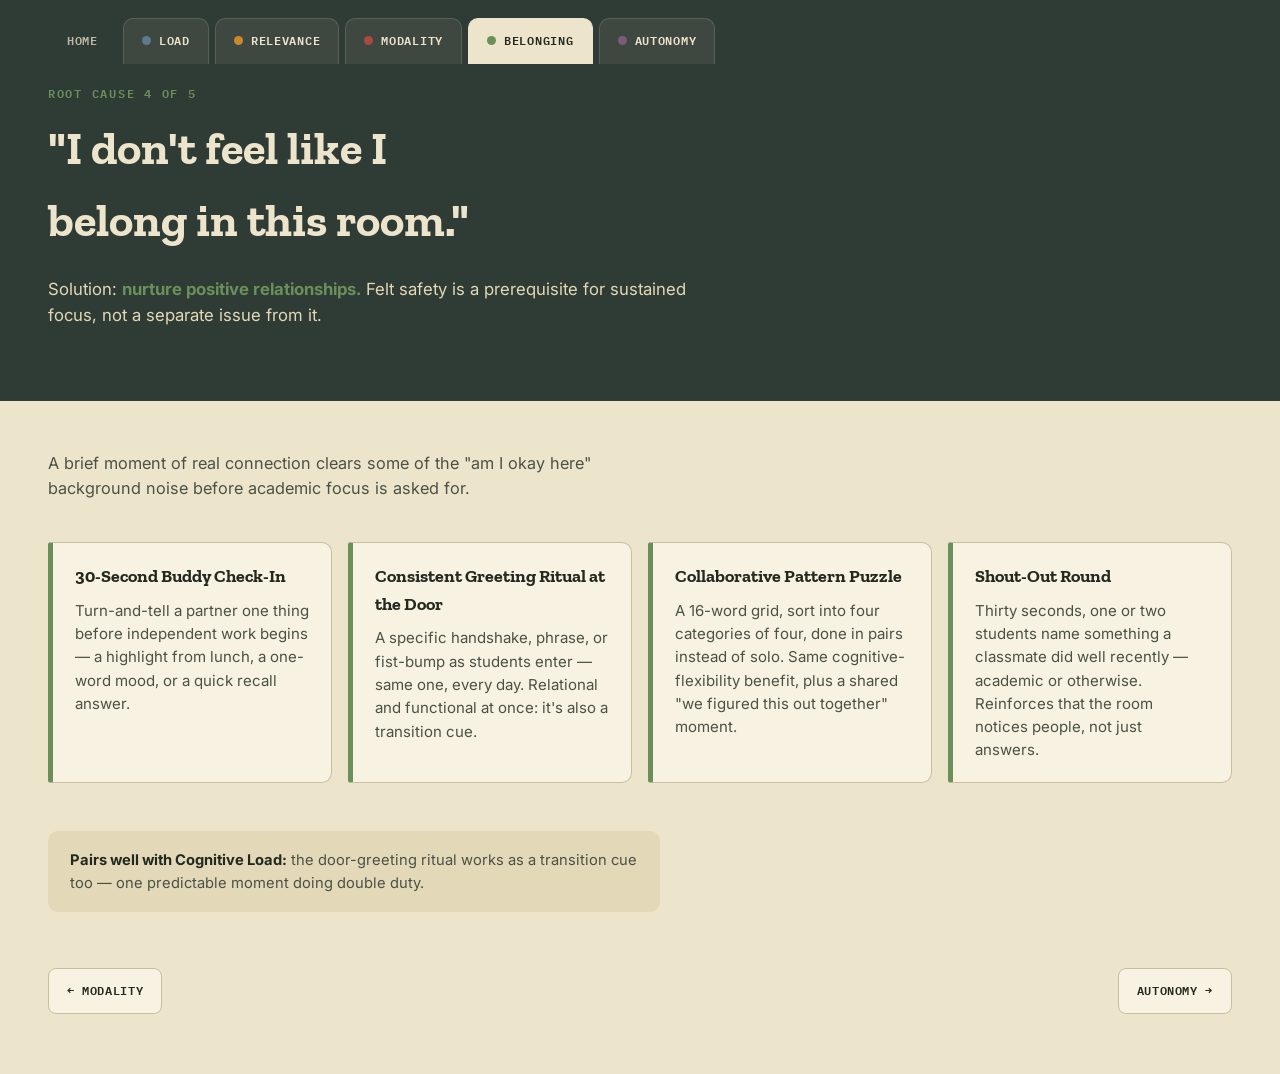
==== belonging.html @ 422f9ceb "Add files via upload" ====
<!DOCTYPE html>
<html lang="en">
<head>
<meta charset="UTF-8">
<meta name="viewport" content="width=device-width, initial-scale=1.0">
<title>Belonging — Attention Toolkit</title>
<link rel="stylesheet" href="style.css">
<style>:root{ --accent: var(--accent-belonging); }</style>
</head>
<body class="page-belonging">

<nav class="tabbar" aria-label="Root cause pages">
  <a href="index.html" class="tab home">Home</a>
  <a href="cognitive-load.html" class="tab" style="--tab-color:#5B7C8D"><span class="dot"></span>Load</a>
  <a href="relevance.html" class="tab" style="--tab-color:#C98A2B"><span class="dot"></span>Relevance</a>
  <a href="modality.html" class="tab" style="--tab-color:#A64B3F"><span class="dot"></span>Modality</a>
  <a href="belonging.html" class="tab active" style="--tab-color:#6B8F5A"><span class="dot"></span>Belonging</a>
  <a href="autonomy.html" class="tab" style="--tab-color:#7D5A7A"><span class="dot"></span>Autonomy</a>
</nav>

<header class="header-band">
  <p class="kicker">Root cause 4 of 5</p>
  <h1>"I don't feel like I belong in this room."</h1>
  <p class="principle">Solution: <strong>nurture positive relationships.</strong> Felt safety is a prerequisite for sustained focus, not a separate issue from it.</p>
</header>

<p class="intro">A brief moment of real connection clears some of the "am I okay here" background noise before academic focus is asked for.</p>

<section class="card-grid">

  <div class="card">
    <h3>30-Second Buddy Check-In</h3>
    <p>Turn-and-tell a partner one thing before independent work begins — a highlight from lunch, a one-word mood, or a quick recall answer.</p>
  </div>

  <div class="card">
    <h3>Consistent Greeting Ritual at the Door</h3>
    <p>A specific handshake, phrase, or fist-bump as students enter — same one, every day. Relational and functional at once: it's also a transition cue.</p>
  </div>

  <div class="card">
    <h3>Collaborative Pattern Puzzle</h3>
    <p>A 16-word grid, sort into four categories of four, done in pairs instead of solo. Same cognitive-flexibility benefit, plus a shared "we figured this out together" moment.</p>
  </div>

  <div class="card">
    <h3>Shout-Out Round</h3>
    <p>Thirty seconds, one or two students name something a classmate did well recently — academic or otherwise. Reinforces that the room notices people, not just answers.</p>
  </div>

</section>

<div class="crosslink">
  <strong>Pairs well with Cognitive Load:</strong> the door-greeting ritual works as a transition cue too — one predictable moment doing double duty.
</div>

<nav class="pagenav">
  <a href="modality.html">← Modality</a>
  <a href="autonomy.html">Autonomy →</a>
</nav>

</body>
</html>
---- style.css ----
/* ===========================================================
   Attention Toolkit — shared stylesheet
   Concept: a teacher's filing cabinet. Five folder tabs (root
   causes), each tab its own color. Inside, strategies read as
   index cards pulled from the folder.
   =========================================================== */

@import url('https://fonts.googleapis.com/css2?family=Zilla+Slab:wght@500;600;700&family=Inter:wght@400;500;600&family=IBM+Plex+Mono:wght@500;600&display=swap');

:root{
  --ink:        #23291F;
  --ink-soft:   #4B5245;
  --paper:      #EDE4CC;
  --paper-light:#F7F2E2;
  --paper-deep: #E3D8B8;
  --chalk-dark: #2F3B35;
  --chalk-line: #C9BFA0;

  --accent-cognitive: #5B7C8D;
  --accent-relevance:  #C98A2B;
  --accent-modality:   #A64B3F;
  --accent-belonging:  #6B8F5A;
  --accent-autonomy:   #7D5A7A;

  /* default accent, overridden per page */
  --accent: var(--chalk-dark);
}

*{ box-sizing: border-box; }

html{ scroll-behavior: smooth; }

body{
  margin: 0;
  background: var(--paper);
  color: var(--ink);
  font-family: 'Inter', system-ui, sans-serif;
  line-height: 1.55;
}

h1, h2, h3{
  font-family: 'Zilla Slab', Georgia, serif;
  color: var(--ink);
  margin: 0 0 0.4em;
}

a{ color: inherit; }

.eyebrow{
  font-family: 'IBM Plex Mono', monospace;
  font-size: 0.72rem;
  letter-spacing: 0.12em;
  text-transform: uppercase;
  font-weight: 600;
  color: var(--accent);
}

/* ---------- top tab navigation ---------- */

.tabbar{
  display: flex;
  flex-wrap: wrap;
  gap: 6px;
  padding: 18px clamp(16px, 5vw, 48px) 0;
  background: var(--chalk-dark);
}

.tab{
  display: inline-flex;
  align-items: center;
  gap: 8px;
  padding: 12px 18px 14px;
  border-radius: 10px 10px 0 0;
  font-family: 'IBM Plex Mono', monospace;
  font-size: 0.75rem;
  letter-spacing: 0.06em;
  text-transform: uppercase;
  font-weight: 600;
  text-decoration: none;
  color: #EDE4CC;
  background: rgba(237, 228, 204, 0.08);
  border: 1px solid rgba(237, 228, 204, 0.16);
  border-bottom: none;
  transition: transform 0.15s ease, background 0.15s ease;
}

.tab:hover{
  transform: translateY(-3px);
  background: rgba(237, 228, 204, 0.16);
}

.tab.home{
  background: transparent;
  border-color: transparent;
  color: #EDE4CC;
  opacity: 0.75;
}
.tab.home:hover{ opacity: 1; transform: none; }

.tab.active{
  background: var(--paper);
  color: var(--ink);
  border-color: var(--paper);
  transform: translateY(0);
}

.tab .dot{
  width: 9px; height: 9px;
  border-radius: 50%;
  background: var(--tab-color, currentColor);
  flex-shrink: 0;
}

/* ---------- header band (per-page, colored) ---------- */

.header-band{
  background: var(--chalk-dark);
  color: var(--paper);
  padding: 8px clamp(16px, 5vw, 48px) 56px;
}

.header-band .kicker{
  font-family: 'IBM Plex Mono', monospace;
  font-size: 0.78rem;
  letter-spacing: 0.14em;
  text-transform: uppercase;
  color: var(--accent);
  font-weight: 600;
  margin-bottom: 10px;
}

.header-band h1{
  color: var(--paper);
  font-size: clamp(1.9rem, 4.2vw, 2.9rem);
  max-width: 16ch;
}

.header-band .principle{
  font-size: 1.05rem;
  color: var(--paper-deep);
  max-width: 58ch;
  margin-top: 14px;
}

.header-band .principle strong{
  color: var(--accent);
}

/* ---------- home hero ---------- */

.hero{
  padding: clamp(28px, 6vw, 64px) clamp(16px, 5vw, 48px) 8px;
}

.hero h1{
  font-size: clamp(2.1rem, 5vw, 3.4rem);
  max-width: 18ch;
}

.hero p.lede{
  font-size: 1.1rem;
  color: var(--ink-soft);
  max-width: 62ch;
}

/* ---------- folder grid (home) ---------- */

.folder-grid{
  display: grid;
  grid-template-columns: repeat(auto-fit, minmax(230px, 1fr));
  gap: 18px;
  padding: 12px clamp(16px, 5vw, 48px) 64px;
}

.folder-card{
  position: relative;
  display: block;
  text-decoration: none;
  background: var(--paper-light);
  border: 1px solid var(--chalk-line);
  border-top: 6px solid var(--card-color, var(--chalk-dark));
  border-radius: 4px 14px 10px 10px;
  padding: 26px 22px 22px;
  color: var(--ink);
  transition: transform 0.18s ease, box-shadow 0.18s ease;
}

.folder-card:hover{
  transform: translateY(-5px);
  box-shadow: 0 14px 24px -14px rgba(43, 34, 20, 0.35);
}

.folder-card .tag{
  font-family: 'IBM Plex Mono', monospace;
  font-size: 0.7rem;
  letter-spacing: 0.1em;
  text-transform: uppercase;
  font-weight: 600;
  color: var(--card-color);
  display: block;
  margin-bottom: 10px;
}

.folder-card h2{
  font-size: 1.3rem;
  margin-bottom: 8px;
}

.folder-card p{
  font-size: 0.95rem;
  color: var(--ink-soft);
  margin: 0;
}

/* ---------- strategy cards (inner pages) ---------- */

.intro{
  max-width: 68ch;
  padding: 34px clamp(16px, 5vw, 48px) 6px;
  color: var(--ink-soft);
  font-size: 1.02rem;
}

.card-grid{
  display: grid;
  grid-template-columns: repeat(auto-fit, minmax(280px, 1fr));
  gap: 16px;
  padding: 18px clamp(16px, 5vw, 48px) 40px;
}

.card{
  background: var(--paper-light);
  border: 1px solid var(--chalk-line);
  border-left: 5px solid var(--accent);
  border-radius: 3px 10px 10px 3px;
  padding: 20px 22px;
}

.card h3{
  font-size: 1.12rem;
  margin-bottom: 8px;
}

.card p{
  margin: 0;
  font-size: 0.94rem;
  color: var(--ink-soft);
}

/* ---------- cross-link footer note ---------- */

.crosslink{
  margin: 8px clamp(16px, 5vw, 48px) 56px;
  padding: 18px 22px;
  background: var(--paper-deep);
  border-radius: 10px;
  font-size: 0.92rem;
  color: var(--ink-soft);
  max-width: 68ch;
}

.crosslink strong{ color: var(--ink); }

/* ---------- footer nav (prev/next) ---------- */

.pagenav{
  display: flex;
  justify-content: space-between;
  gap: 12px;
  padding: 0 clamp(16px, 5vw, 48px) 60px;
  flex-wrap: wrap;
}

.pagenav a{
  text-decoration: none;
  font-family: 'IBM Plex Mono', monospace;
  font-size: 0.78rem;
  letter-spacing: 0.05em;
  text-transform: uppercase;
  font-weight: 600;
  padding: 12px 18px;
  border: 1px solid var(--chalk-line);
  border-radius: 8px;
  color: var(--ink);
  background: var(--paper-light);
  transition: background 0.15s ease;
}
.pagenav a:hover{ background: var(--paper-deep); }

/* ---------- footer ---------- */

.site-footer{
  padding: 24px clamp(16px, 5vw, 48px) 40px;
  font-size: 0.82rem;
  color: var(--ink-soft);
  border-top: 1px solid var(--chalk-line);
}

/* ---------- focus visibility ---------- */

a:focus-visible, .tab:focus-visible{
  outline: 3px solid var(--ink);
  outline-offset: 2px;
}

/* ---------- reduced motion ---------- */

@media (prefers-reduced-motion: reduce){
  *{ transition: none !important; }
  html{ scroll-behavior: auto; }
}

/* ---------- responsive ---------- */

@media (max-width: 560px){
  .tabbar{ padding-top: 12px; }
  .tab{ padding: 10px 12px 12px; font-size: 0.68rem; }
}
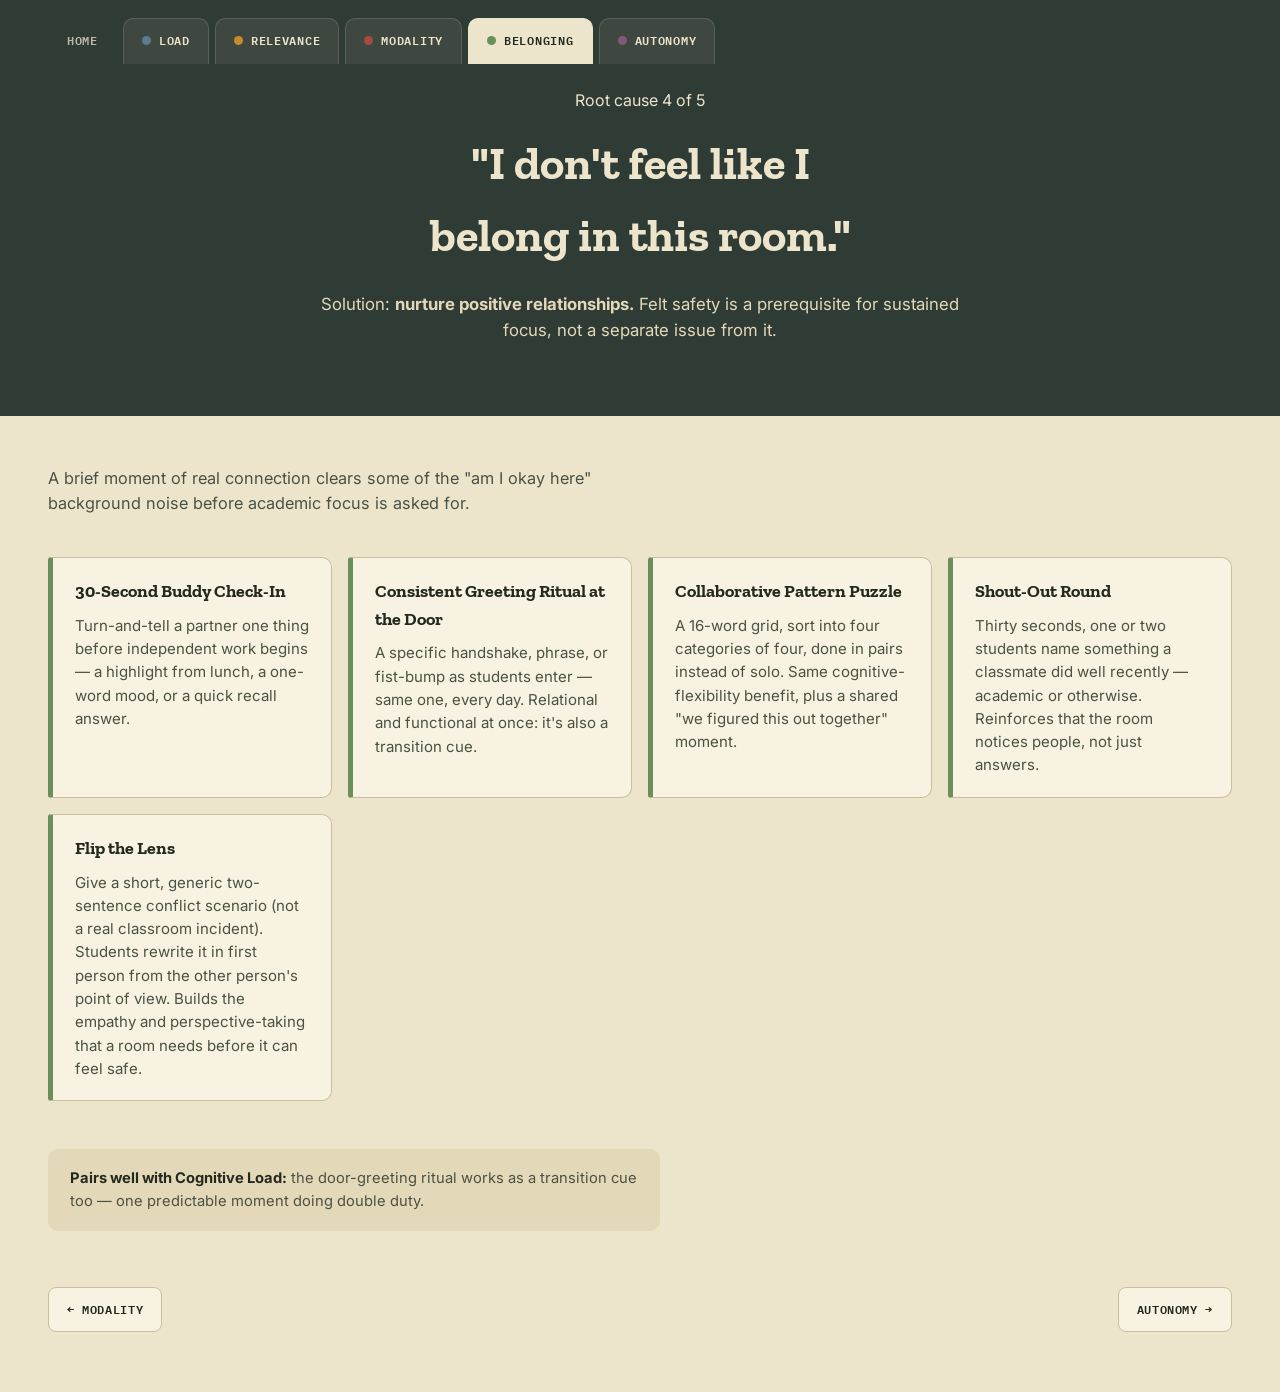
==== commit b62a87e5: "Add 'Flip the Lens' activity to belonging.html" ====
--- a/belonging.html
+++ b/belonging.html
@@ -48,6 +48,11 @@
     <p>Thirty seconds, one or two students name something a classmate did well recently — academic or otherwise. Reinforces that the room notices people, not just answers.</p>
   </div>
 
+  <div class="card">
+    <h3>Flip the Lens</h3>
+    <p>Give a short, generic two-sentence conflict scenario (not a real classroom incident). Students rewrite it in first person from the other person's point of view. Builds the empathy and perspective-taking that a room needs before it can feel safe.</p>
+  </div>
+  
 </section>
 
 <div class="crosslink">
--- a/style.css
+++ b/style.css
@@ -117,22 +117,15 @@
   background: var(--chalk-dark);
   color: var(--paper);
   padding: 8px clamp(16px, 5vw, 48px) 56px;
-}
-
-.header-band .kicker{
-  font-family: 'IBM Plex Mono', monospace;
-  font-size: 0.78rem;
-  letter-spacing: 0.14em;
-  text-transform: uppercase;
-  color: var(--accent);
-  font-weight: 600;
-  margin-bottom: 10px;
+  text-align: center;
 }
 
 .header-band h1{
   color: var(--paper);
   font-size: clamp(1.9rem, 4.2vw, 2.9rem);
   max-width: 16ch;
+  margin-left: auto;
+  margin-right: auto;
 }
 
 .header-band .principle{
@@ -140,10 +133,8 @@
   color: var(--paper-deep);
   max-width: 58ch;
   margin-top: 14px;
-}
-
-.header-band .principle strong{
-  color: var(--accent);
+  margin-left: auto;
+  margin-right: auto;
 }
 
 /* ---------- home hero ---------- */
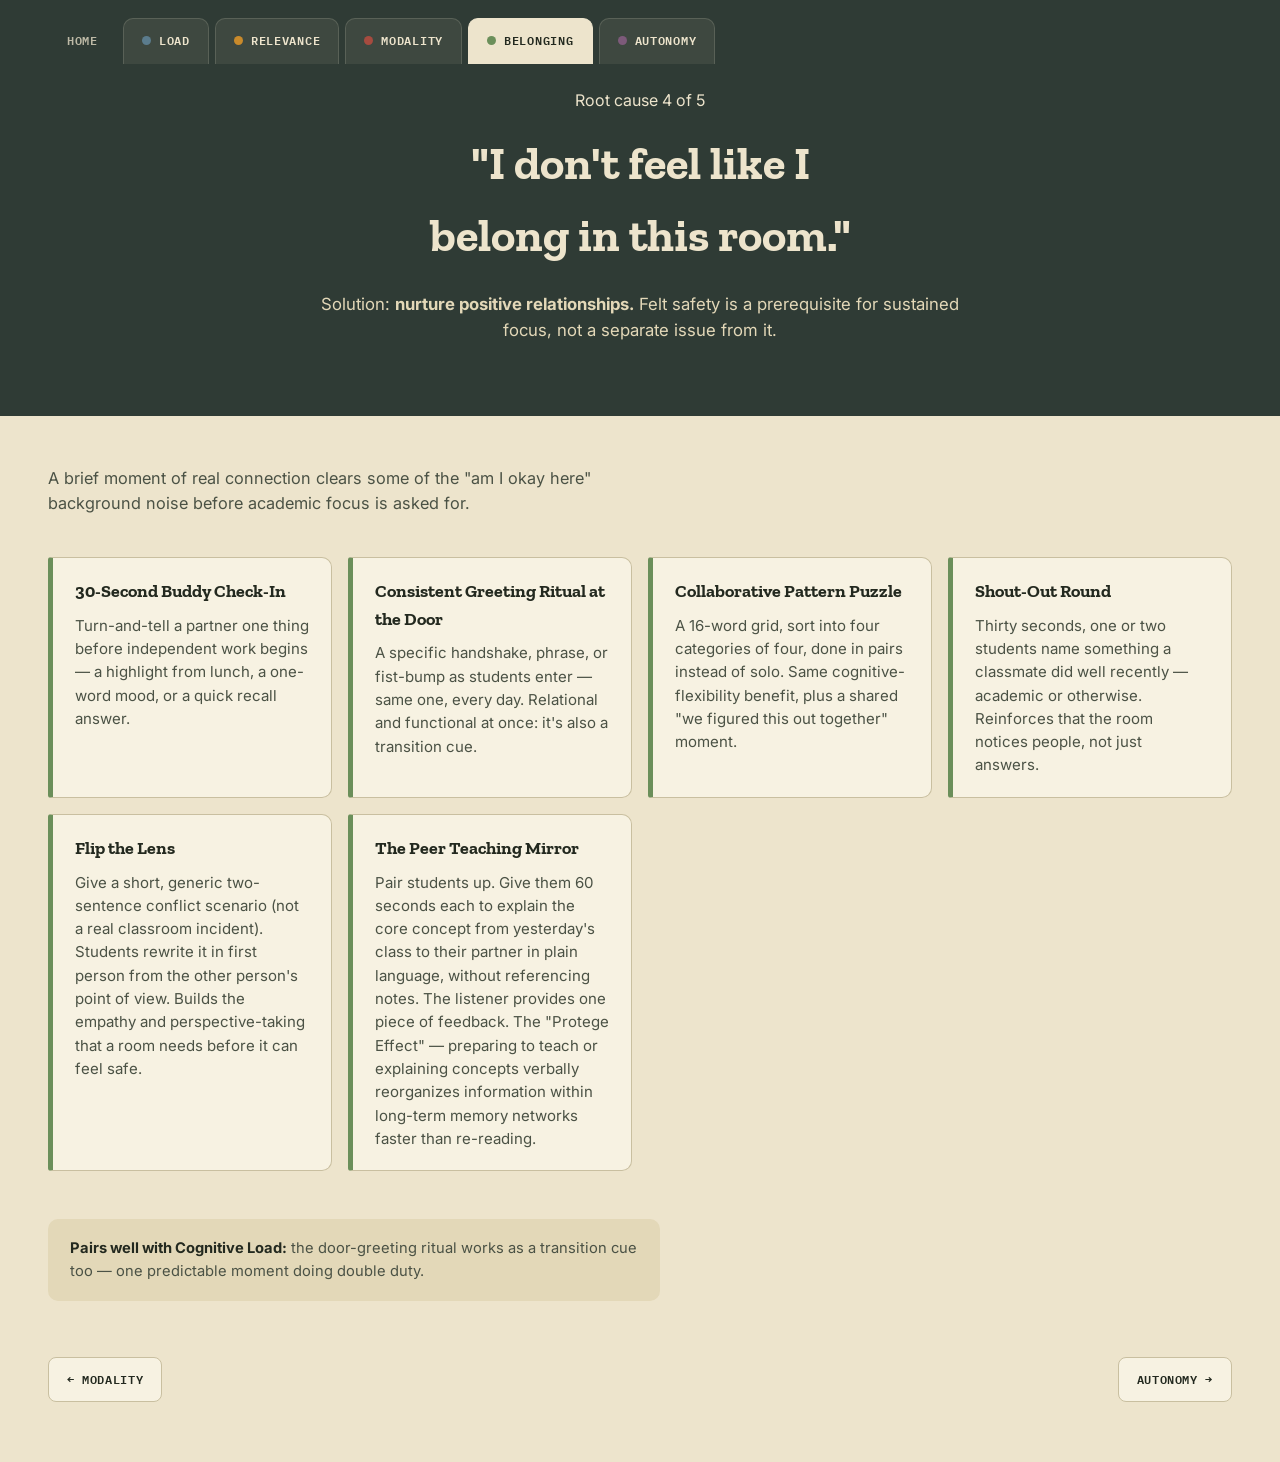
==== commit 99a9785c: "Add 'The Peer Teaching Mirror' activity card Added a new card for 'The Peer Teaching Mirror' activit" ====
--- a/belonging.html
+++ b/belonging.html
@@ -52,7 +52,13 @@
     <h3>Flip the Lens</h3>
     <p>Give a short, generic two-sentence conflict scenario (not a real classroom incident). Students rewrite it in first person from the other person's point of view. Builds the empathy and perspective-taking that a room needs before it can feel safe.</p>
   </div>
-  
+
+  <div class="card">
+    <h3>The Peer Teaching Mirror</h3>
+    <p>Pair students up. Give them 60 seconds each to explain the core concept from yesterday's class to their partner in plain language, without referencing notes. The listener provides one piece of feedback.
+The "Protege Effect" — preparing to teach or explaining concepts verbally reorganizes information within long-term memory networks faster than re-reading.</p>
+  </div>
+
 </section>
 
 <div class="crosslink">
